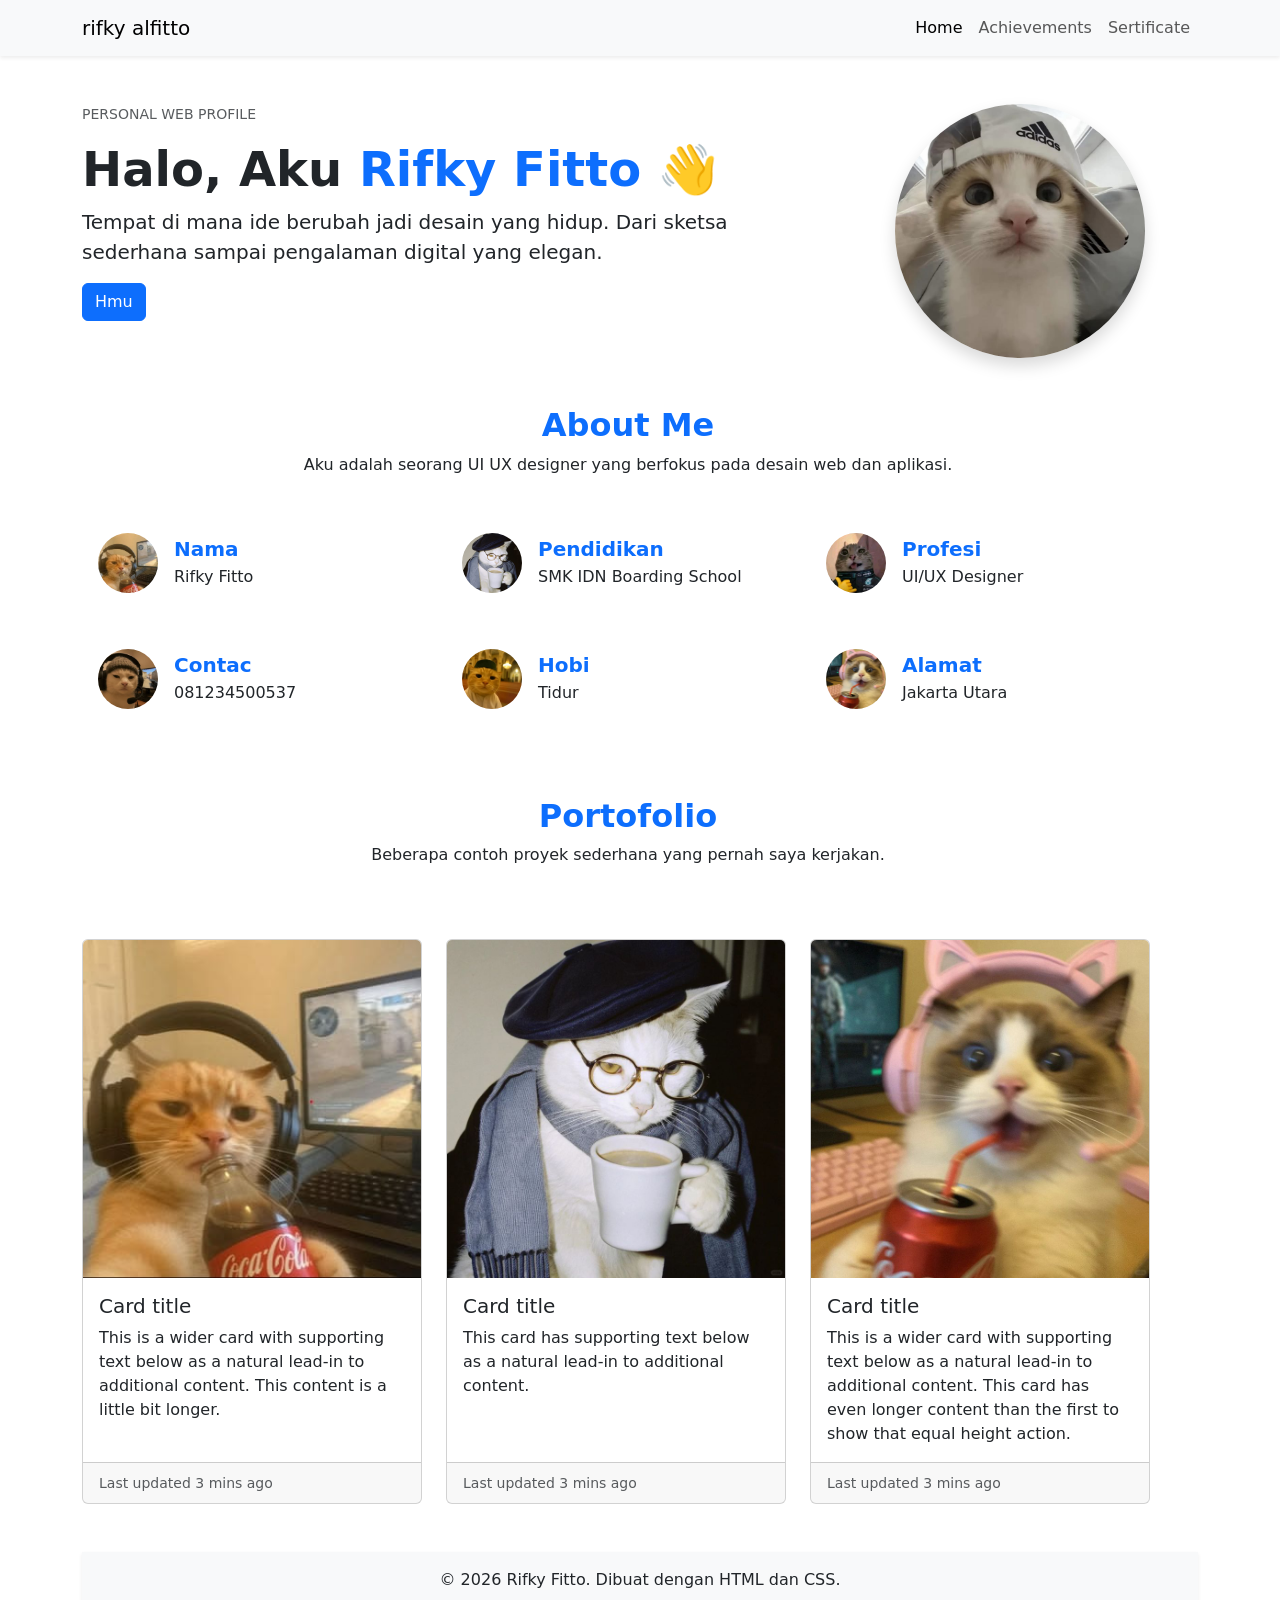
==== sesi_3/task_3.html @ d93fa4b0 "add tugas sesi 3" ====
<!doctype html>
<html lang="en">
  <head>
    <meta charset="UTF-8" />
    <meta name="viewport" content="width=device-width, initial-scale=1.0" />
    <link rel="stylesheet" href="bootstrap-5.3.8-dist/css/bootstrap.css" />
    <title>Profil Rifky Fitto</title>
  </head>
  <body>
    <!-- navbar -->
    <nav class="navbar navbar-expand-lg navbar-light bg-light shadow-sm">
      <div class="container">
        <a class="navbar-brand" href="#">rifky alfitto</a>

        <button
          class="navbar-toggler"
          type="button"
          data-bs-toggle="collapse"
          data-bs-target="#navbarNav"
        >
          <span class="navbar-toggler-icon"></span>
        </button>

        <div class="collapse navbar-collapse" id="navbarNav">
          <ul class="navbar-nav ms-auto">
            <li class="nav-item">
              <a class="nav-link active" href="#">Home</a>
            </li>

            <li class="nav-item">
              <a class="nav-link" href="#">Achievements</a>
            </li>

            <li class="nav-item">
              <a class="nav-link" href="#">Sertificate</a>
            </li>
          </ul>
        </div>
      </div>
    </nav>

    <!-- Hero Section -->
    <div class="container mt-5">
        <div id="home" class="row">
            <div class="col-md-8 text-center text-md-start">
            <p class="text-uppercase text-muted small">Personal Web Profile</p>

            <h1 class="fw-bold display-5">
            Halo, Aku <span class="text-primary">Rifky Fitto</span> 👋
            </h1>
            <p class="lead">
            Tempat di mana ide berubah jadi desain yang hidup. 
            Dari sketsa sederhana sampai pengalaman digital yang elegan.
            </p>
          <button type="button" class="btn btn-primary" data-bs-toggle="modal" data-bs-target="#exampleModal" data-bs-whatever="@mdo">Hmu</button>
          <div class="modal fade" id="exampleModal" tabindex="-1" aria-labelledby="exampleModalLabel" aria-hidden="true">
            <div class="modal-dialog">
                <div class="modal-content">
                    <div class="modal-header">
                        <h1 class="modal-title fs-5" id="exampleModalLabel">Say Hi 🚀</h1>
                        <button type="button" class="btn-close" data-bs-dismiss="modal" aria-label="Close"></button>
                    </div>
                    <div class="modal-body">
                        <form>
                        <div class="mb-3">
                            <label for="recipient-name" class="col-form-label">From :</label>
                            <input type="text" class="form-control" id="recipient-name">
                        </div>
                        <div class="mb-3">
                            <label for="message-text" class="col-form-label">Message :</label>
                            <textarea class="form-control" id="message-text"></textarea>
                        </div>
                        </form>
                    </div>
                    <div class="modal-footer">
                        <button type="button" class="btn btn-secondary" data-bs-dismiss="modal">Close</button>
                        <button type="button" class="btn btn-primary">Send message</button>
                    </div>
                </div>
            </div>
            </div>
        </div>
        <div class="col-md-4 text-center mt-4 mt-md-0">
          <img
            src="asset/gawl.jpg"
            width="100%"
            alt="Foto Profil Rifky Fitto"
            class="img-fluid rounded-circle shadow"
            style="max-width: 250px;"
          />
        </div>

        <!-- about me -->
        <section id="about" class="row mt-5">
        <div class="col-12 mb-4 text-center">
          <h2 class="text-primary fw-bold">About Me</h2>
          <p>
            Aku adalah seorang UI UX designer yang berfokus pada desain web dan
            aplikasi.
          </p>
        </div>
        <div class="row">
          <article class="col-md-4 mb-4">
            <div class="d-flex align-items-center gap-3 p-3">
            <img
                src="asset/coca.jpg"
                alt="Profesi"
                width="60"
                height="60"
                class="rounded-circle"
            >
            <div>
                <h5 class="mb-1 fw-bold text-primary">Nama</h5>
                <p class="mb-0">Rifky Fitto</p>
          </article>
          <article class="col-md-4 mb-4">
            <div class="d-flex align-items-center gap-3 p-3">
            <img
                src="asset/cool.jpg"
                alt="Profesi"
                width="60"
                height="60"
                class="rounded-circle"
            >
            <div>
                <h5 class="mb-1 fw-bold text-primary">Pendidikan</h5>
                <p class="mb-0">SMK IDN Boarding School</p>
          </article>
          <article class="col-md-4 mb-4">
            <div class="d-flex align-items-center gap-3 p-3">
            <img
                src="asset/cuking.jpg"
                alt="Profesi"
                width="60"
                height="60"
                class="rounded-circle"
            >
            <div>
                <h5 class="mb-1 fw-bold text-primary">Profesi</h5>
                <p class="mb-0">UI/UX Designer</p>
          </article>
          <article class="col-md-4 mb-4">
            <div class="d-flex align-items-center gap-3 p-3">
            <img
                src="asset/gmning.jpg"
                alt="Profesi"
                width="60"
                height="60"
                class="rounded-circle"
            >
            <div>
                <h5 class="mb-1 fw-bold text-primary">Contac</h5>
                <p class="mb-0">081234500537</p>
          </article>
          <article class="col-md-4 mb-4">
            <div class="d-flex align-items-center gap-3 p-3">
            <img
                src="asset/Kucing Taraweh.jpg"
                alt="Profesi"
                width="60"
                height="60"
                class="rounded-circle"
            >
            <div>
                <h5 class="mb-1 fw-bold text-primary">Hobi</h5>
                <p class="mb-0">Tidur</p>
          </article>
          <article class="col-md-4 mb-4">
            <div class="d-flex align-items-center gap-3 p-3">
            <img
                src="asset/kaget.jpg"
                alt="Profesi"
                width="60"
                height="60"
                class="rounded-circle"
            >
            <div>
                <h5 class="mb-1 fw-bold text-primary">Alamat</h5>
                <p class="mb-0">Jakarta Utara</p>
          </article>
        </div>
        </section>

      <!-- portfolio -->
      <section id="portfolio" class="container row mt-5">
        <div class="col-12 mb-2 text-center">
          <h2 class="text-primary fw-bold">Portofolio</h2>
          <p>Beberapa contoh proyek sederhana yang pernah saya kerjakan.</p>
        </div>
        <div class="row row-cols-1 row-cols-md-3 g-4">
        <div class="col">
            <div class="card h-100">
            <img src="asset/coca.jpg" class="card-img-top" alt="...">
            <div class="card-body">
                <h5 class="card-title">Card title</h5>
                <p class="card-text">This is a wider card with supporting text below as a natural lead-in to additional content. This content is a little bit longer.</p>
            </div>
            <div class="card-footer">
                <small class="text-body-secondary">Last updated 3 mins ago</small>
            </div>
            </div>
        </div>
        <div class="col">
            <div class="card h-100">
            <img src="asset/cool.jpg" class="card-img-top" alt="...">
            <div class="card-body">
                <h5 class="card-title">Card title</h5>
                <p class="card-text">This card has supporting text below as a natural lead-in to additional content.</p>
            </div>
            <div class="card-footer">
                <small class="text-body-secondary">Last updated 3 mins ago</small>
            </div>
            </div>
        </div>
        <div class="col">
            <div class="card h-100">
            <img src="asset/kaget.jpg" class="card-img-top" alt="...">
            <div class="card-body">
                <h5 class="card-title">Card title</h5>
                <p class="card-text">This is a wider card with supporting text below as a natural lead-in to additional content. This card has even longer content than the first to show that equal height action.</p>
            </div>
            <div class="card-footer">
                <small class="text-body-secondary">Last updated 3 mins ago</small>
            </div>
            </div>
        </div>
        </div>
      </section>
    </div>

    <!-- footer -->
    <footer class="site-footer mt-5 bg-light text-center py-3 shadow-sm">
      <p>© 2026 Rifky Fitto. Dibuat dengan HTML dan CSS.</p>
    </footer>
    <script src="bootstrap-5.3.8-dist/js/bootstrap.bundle.js"></script>
  </body>
</html>
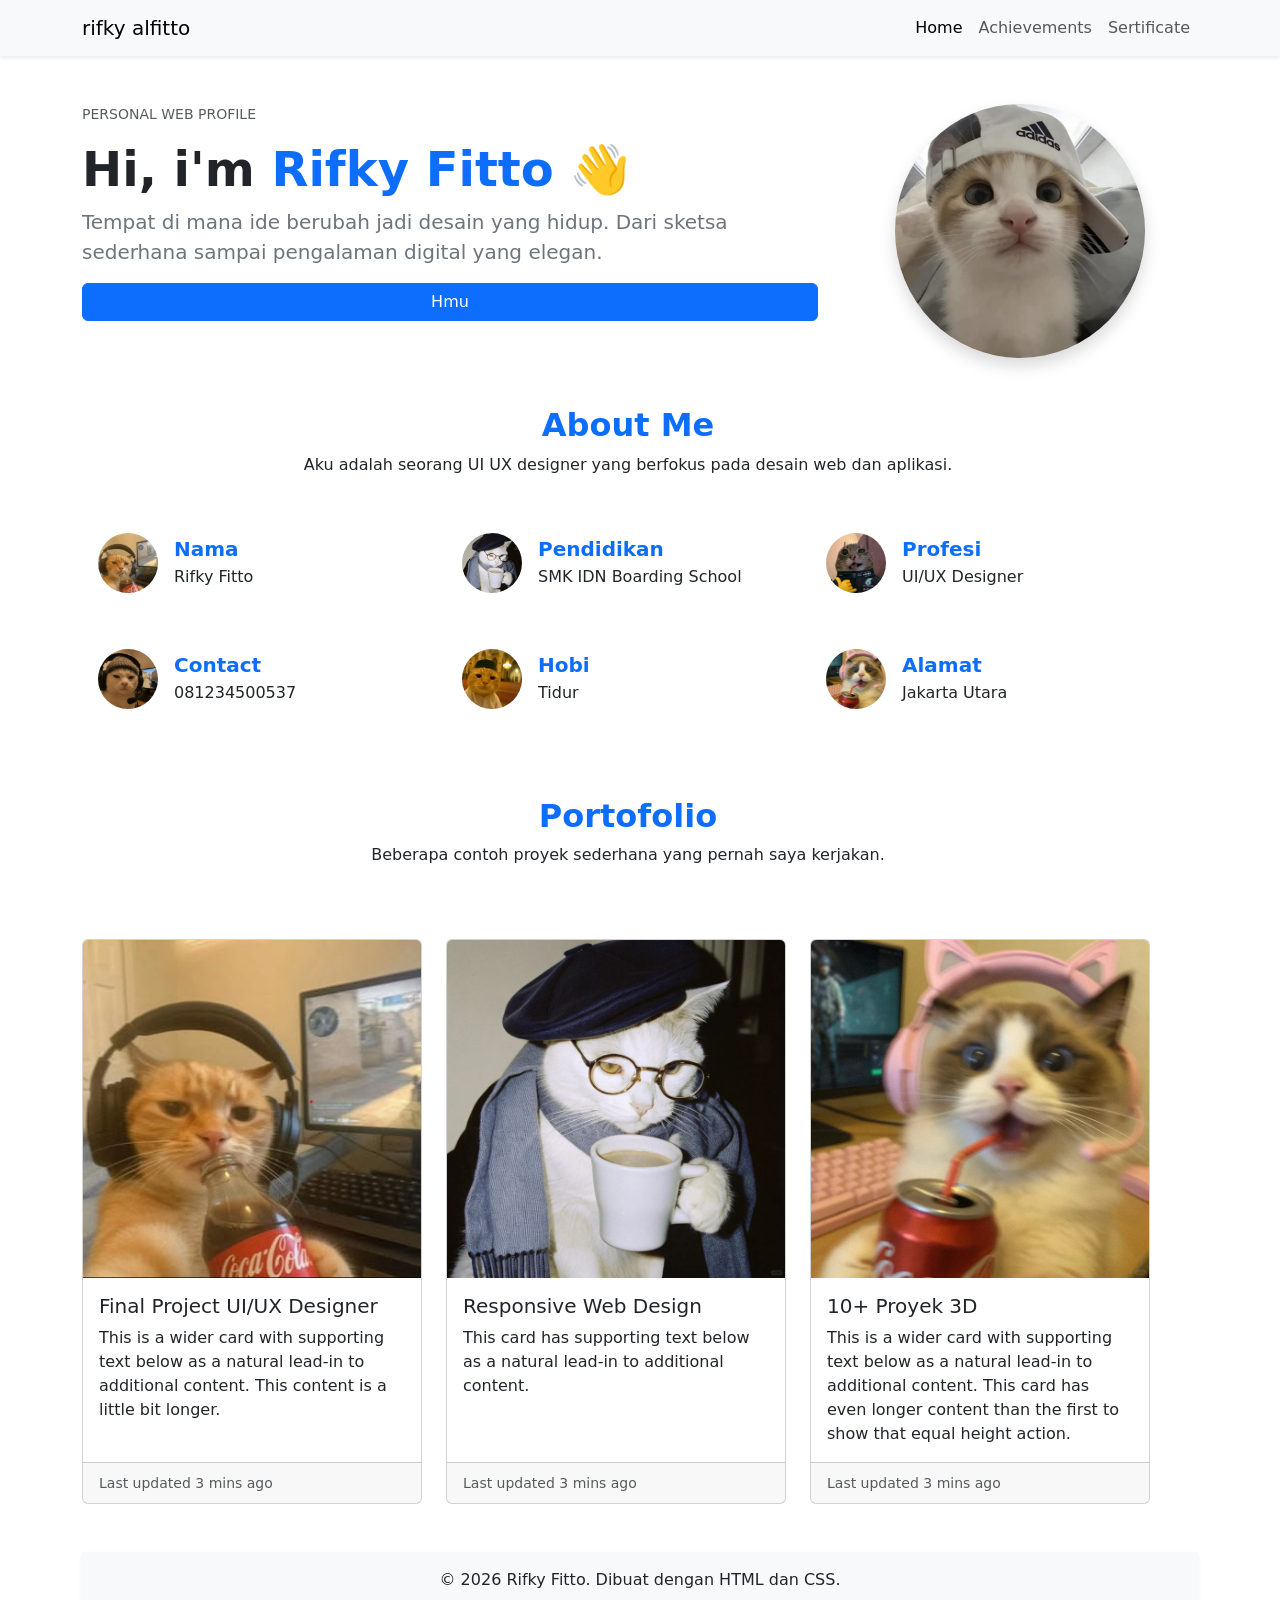
==== commit 2ed1b8cc: "upload tugas sesi 4" ====
--- a/sesi_3/task_3.html
+++ b/sesi_3/task_3.html
@@ -8,7 +8,7 @@
   </head>
   <body>
     <!-- navbar -->
-    <nav class="navbar navbar-expand-lg navbar-light bg-light shadow-sm">
+    <nav class="navbar navbar-expand-lg navbar-light bg-light shadow-sm position-sticky top-0">
       <div class="container">
         <a class="navbar-brand" href="#">rifky alfitto</a>
 
@@ -46,13 +46,13 @@
             <p class="text-uppercase text-muted small">Personal Web Profile</p>
 
             <h1 class="fw-bold display-5">
-            Halo, Aku <span class="text-primary">Rifky Fitto</span> 👋
+            Hi, i'm <span class="text-primary">Rifky Fitto</span> 👋
             </h1>
-            <p class="lead">
+            <p class="lead text-secondary">
             Tempat di mana ide berubah jadi desain yang hidup. 
             Dari sketsa sederhana sampai pengalaman digital yang elegan.
             </p>
-          <button type="button" class="btn btn-primary" data-bs-toggle="modal" data-bs-target="#exampleModal" data-bs-whatever="@mdo">Hmu</button>
+          <button type="button" class="btn btn-primary col-sm-12 col-md-12 col-lg-12" data-bs-toggle="modal" data-bs-target="#exampleModal" data-bs-whatever="@mdo">Hmu</button>
           <div class="modal fade" id="exampleModal" tabindex="-1" aria-labelledby="exampleModalLabel" aria-hidden="true">
             <div class="modal-dialog">
                 <div class="modal-content">
@@ -149,7 +149,7 @@
                 class="rounded-circle"
             >
             <div>
-                <h5 class="mb-1 fw-bold text-primary">Contac</h5>
+                <h5 class="mb-1 fw-bold text-primary">Contact</h5>
                 <p class="mb-0">081234500537</p>
           </article>
           <article class="col-md-4 mb-4">
@@ -192,7 +192,7 @@
             <div class="card h-100">
             <img src="asset/coca.jpg" class="card-img-top" alt="...">
             <div class="card-body">
-                <h5 class="card-title">Card title</h5>
+                <h5 class="card-title">Final Project UI/UX Designer</h5>
                 <p class="card-text">This is a wider card with supporting text below as a natural lead-in to additional content. This content is a little bit longer.</p>
             </div>
             <div class="card-footer">
@@ -204,7 +204,7 @@
             <div class="card h-100">
             <img src="asset/cool.jpg" class="card-img-top" alt="...">
             <div class="card-body">
-                <h5 class="card-title">Card title</h5>
+                <h5 class="card-title">Responsive Web Design</h5>
                 <p class="card-text">This card has supporting text below as a natural lead-in to additional content.</p>
             </div>
             <div class="card-footer">
@@ -216,7 +216,7 @@
             <div class="card h-100">
             <img src="asset/kaget.jpg" class="card-img-top" alt="...">
             <div class="card-body">
-                <h5 class="card-title">Card title</h5>
+                <h5 class="card-title">10+ Proyek 3D</h5>
                 <p class="card-text">This is a wider card with supporting text below as a natural lead-in to additional content. This card has even longer content than the first to show that equal height action.</p>
             </div>
             <div class="card-footer">
